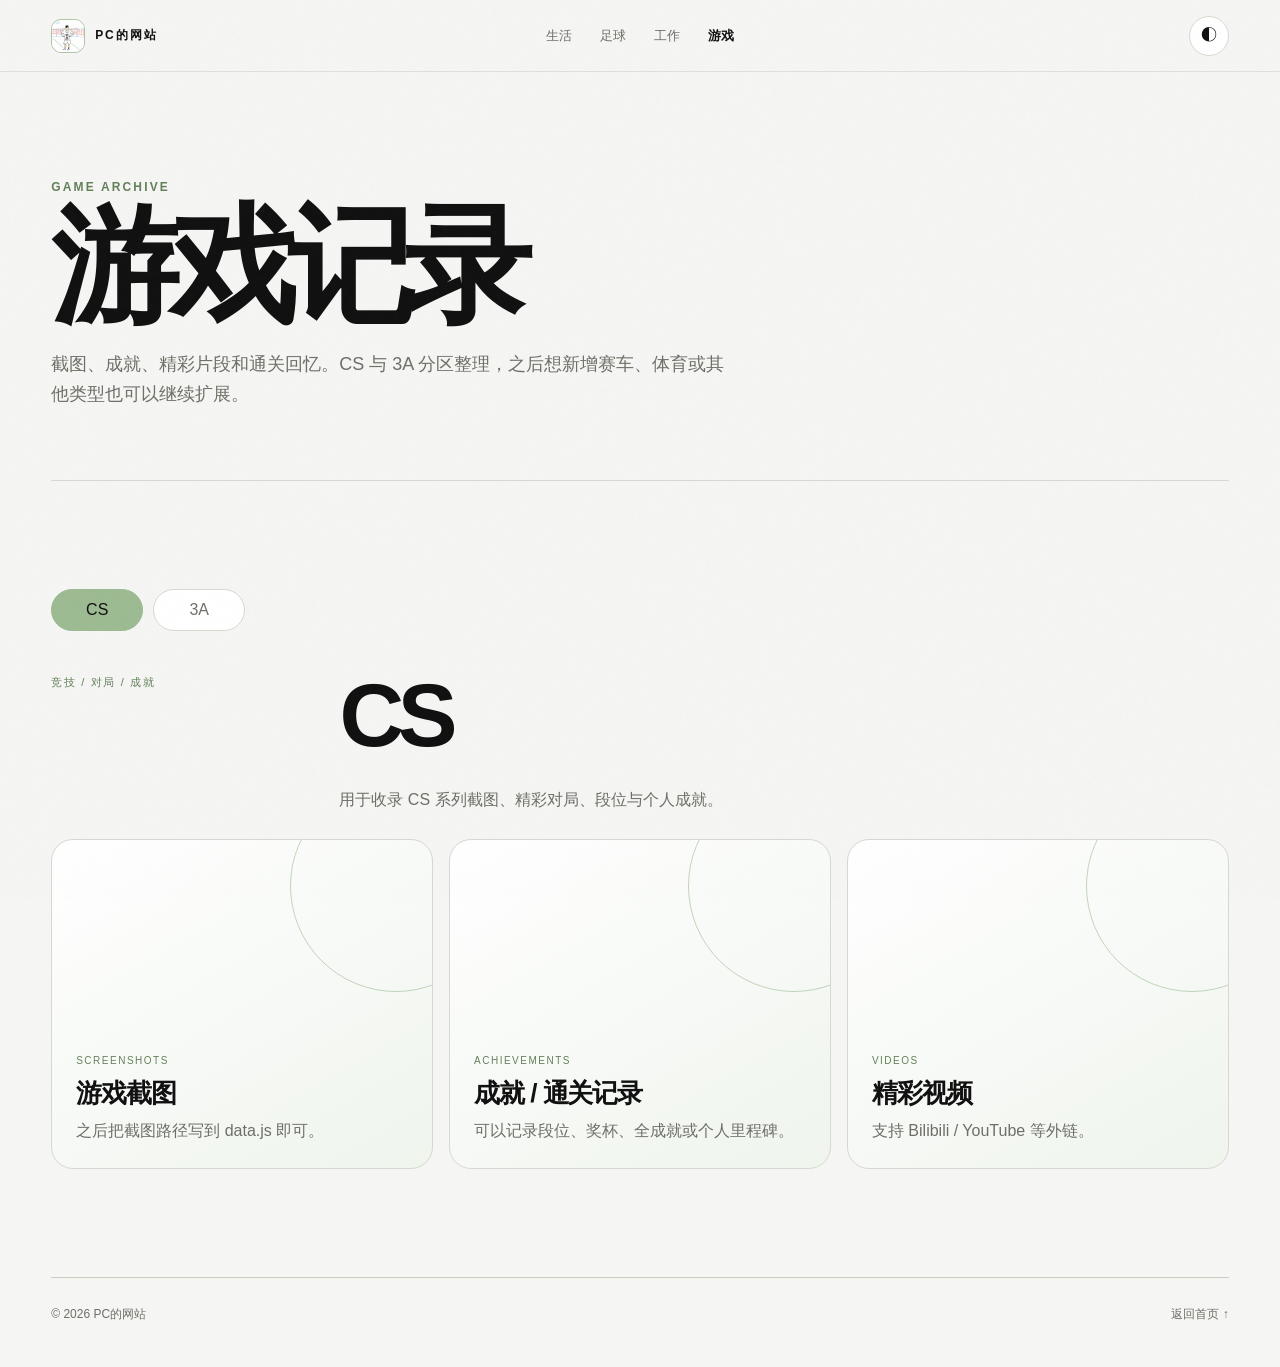
==== games.html @ 926308fe "Add files via upload" ====
<!doctype html>
<html lang="zh-CN">
<head>
  <meta charset="utf-8" />
  <meta name="viewport" content="width=device-width, initial-scale=1" />
  <meta name="description" content="PC的网站 · 游戏档案" />
  <meta name="theme-color" content="#9DBB92" />
  <title>游戏 · PC的网站</title>
  <link rel="stylesheet" href="styles.css?v=8.0.0" />
</head>
<body>
  <div class="noise" aria-hidden="true"></div>
  <header class="site-header">
    <a class="brand" href="index.html" aria-label="返回PC的网站">
      <img class="brand-avatar" src="assets/avatar.png" alt="PC头像" />
      <span>PC的网站</span>
    </a>
    <nav class="nav" aria-label="游戏导航">
      <a href="index.html#life">生活</a>
      <a href="index.html#football">足球</a>
      <a href="index.html#work">工作</a>
      <a class="nav-current" href="games.html">游戏</a>
    </nav>
    <div class="header-actions"><button id="theme-toggle" class="icon-button" type="button" aria-label="切换主题">◐</button></div>
  </header>
  <main>
    <section class="section games-hero">
      <p class="eyebrow">GAME ARCHIVE</p>
      <h1>游戏记录</h1>
      <p>截图、成就、精彩片段和通关回忆。CS 与 3A 分区整理，之后想新增赛车、体育或其他类型也可以继续扩展。</p>
    </section>
    <section class="section games-content block-section">
      <div id="game-tabs" class="game-tabs" role="tablist" aria-label="游戏分类"></div>
      <div id="game-section-intro" class="game-section-intro"></div>
      <div id="game-grid" class="game-grid"></div>
    </section>
  </main>
  <footer class="footer"><span>© <span id="year"></span> PC的网站</span><a href="index.html">返回首页 ↑</a></footer>
  <script src="data.js?v=8.0.0"></script>
  <script src="games.js?v=8.0.0"></script>
</body>
</html>
---- styles.css ----
:root {
  --bg: #f5f5f3;
  --panel: #ffffff;
  --panel-2: #ecece8;
  --text: #111111;
  --muted: #6f6f68;
  --line: #d8d8d2;
  --accent: #9DBB92;
  --accent-contrast: #111111;
  --green: #9DBB92;
  --green-deep: #64805a;
  --green-soft: #e9f0e6;
  --shadow: 0 18px 50px rgba(0,0,0,.07);
  --radius: 24px;
}

[data-theme="dark"] {
  --bg: #080808;
  --panel: #111111;
  --panel-2: #181818;
  --text: #f3f3ef;
  --muted: #9d9d95;
  --line: #2a2a28;
  --accent: #9DBB92;
  --accent-contrast: #101410;
  --green: #9DBB92;
  --green-deep: #b5cfa9;
  --green-soft: #1b2419;
  --shadow: 0 20px 60px rgba(0,0,0,.35);
}

* { box-sizing: border-box; }
html { scroll-behavior: smooth; }
body {
  margin: 0;
  color: var(--text);
  background: var(--bg);
  font-family: Inter, ui-sans-serif, -apple-system, BlinkMacSystemFont, "Segoe UI", "PingFang SC", "Microsoft YaHei", sans-serif;
  transition: background .25s ease, color .25s ease;
}
a { color: inherit; text-decoration: none; }
button { font: inherit; }
.noise {
  pointer-events: none;
  position: fixed;
  inset: 0;
  opacity: .025;
  z-index: 99;
  background-image: url("data:image/svg+xml,%3Csvg viewBox='0 0 180 180' xmlns='http://www.w3.org/2000/svg'%3E%3Cfilter id='n'%3E%3CfeTurbulence type='fractalNoise' baseFrequency='.9' numOctaves='2' stitchTiles='stitch'/%3E%3C/filter%3E%3Crect width='100%25' height='100%25' filter='url(%23n)' opacity='.6'/%3E%3C/svg%3E");
}

.site-header {
  position: sticky;
  top: 0;
  z-index: 20;
  min-height: 72px;
  display: grid;
  grid-template-columns: 1fr auto 1fr;
  align-items: center;
  padding: 0 4vw;
  border-bottom: 1px solid color-mix(in srgb, var(--line) 75%, transparent);
  backdrop-filter: blur(18px);
  background: color-mix(in srgb, var(--bg) 84%, transparent);
}
.brand { display: inline-flex; align-items: center; gap: 10px; font-size: 12px; letter-spacing: .16em; font-weight: 800; }
.brand-mark { width: 28px; height: 28px; display:grid; place-items:center; border-radius: 50%; background: var(--text); color: var(--bg); letter-spacing: 0; }
.nav { display: flex; gap: 28px; font-size: 13px; color: var(--muted); }
.nav a:hover { color: var(--text); }
.icon-button { justify-self: end; width: 40px; height: 40px; border: 1px solid var(--line); background: var(--panel); color: var(--text); border-radius: 50%; cursor: pointer; }

.section { width: min(1320px, 92vw); margin: 0 auto; padding: 108px 0; }
.block-section { border-top: 1px solid var(--line); }
.hero { min-height: calc(100vh - 72px); display: grid; grid-template-columns: 1.35fr .65fr; gap: 56px; align-items: center; }
.eyebrow { margin: 0 0 18px; color: var(--muted); font-size: 12px; font-weight: 800; letter-spacing: .18em; }
.hero h1 { margin: 0; font-size: clamp(52px, 7.8vw, 118px); line-height: .92; letter-spacing: -.07em; font-weight: 850; }
.hero-desc { width: min(640px, 90%); margin: 30px 0 0; color: var(--muted); font-size: clamp(16px, 1.7vw, 22px); line-height: 1.65; }
.hero-actions { display:flex; gap: 12px; margin-top: 36px; flex-wrap: wrap; }
.button { min-height: 48px; padding: 0 20px; display:inline-flex; align-items:center; justify-content:center; border-radius: 999px; border: 1px solid var(--line); font-size: 14px; font-weight: 750; }
.button.primary { background: var(--accent); color: var(--accent-contrast); border-color: var(--accent); }
.button.ghost { background: var(--panel); }
.hero-panel { background: var(--panel); border: 1px solid var(--line); border-radius: var(--radius); padding: 28px; box-shadow: var(--shadow); }
.status-row { display:flex; align-items:center; gap: 9px; color: var(--muted); font-size:11px; letter-spacing:.12em; }
.pulse { width: 8px; height: 8px; background: #3cdd74; border-radius: 50%; box-shadow: 0 0 0 6px rgba(60,221,116,.12); }
.hero-metric { padding: 54px 0; border-bottom: 1px solid var(--line); }
.metric-label { display:block; color: var(--muted); font-size: 11px; letter-spacing: .14em; margin-bottom: 10px; }
.hero-metric strong { font-size: 28px; letter-spacing: -.03em; }
.mini-grid { display:grid; grid-template-columns: 1fr 1fr; }
.mini-grid div { padding: 24px 0; }
.mini-grid div:nth-child(odd) { border-right: 1px solid var(--line); }
.mini-grid div:nth-child(even) { padding-left: 24px; }
.mini-grid div:nth-child(-n+2) { border-bottom: 1px solid var(--line); }
.mini-grid span { display:block; color:var(--muted); font-size:10px; letter-spacing:.13em; margin-bottom:6px; }
.mini-grid strong { font-size: 36px; }

.section-head { display:flex; align-items:end; justify-content:space-between; gap: 24px; margin-bottom: 38px; }
.section-head h2 { margin:0; font-size: clamp(38px, 5vw, 72px); letter-spacing: -.055em; }
.section-head > p { width: min(420px, 45%); margin: 0; color: var(--muted); line-height: 1.7; }
.filters { display:flex; flex-wrap:wrap; gap: 9px; margin-bottom: 28px; }
.filter-btn { border:1px solid var(--line); background:var(--panel); color:var(--muted); padding:9px 14px; border-radius:999px; cursor:pointer; }
.filter-btn.active { background:var(--text); color:var(--bg); border-color:var(--text); }

.work-grid { display:grid; grid-template-columns: repeat(12, 1fr); gap: 16px; }
.work-card { grid-column: span 4; min-height: 360px; border:1px solid var(--line); border-radius:22px; background:var(--panel); overflow:hidden; display:flex; flex-direction:column; transition: transform .2s ease, box-shadow .2s ease; }
.work-card:hover { transform: translateY(-4px); box-shadow: var(--shadow); }
.work-card.featured { grid-column: span 8; }
.work-thumb { min-height: 220px; padding: 24px; position:relative; overflow:hidden; background: linear-gradient(135deg, var(--panel-2), var(--panel)); }
.work-thumb::after { content:""; position:absolute; width:180px; height:180px; border:1px solid var(--line); border-radius:50%; right:-45px; top:-45px; }
.work-index { font-size: clamp(46px, 6vw, 90px); font-weight: 850; letter-spacing:-.08em; opacity:.12; }
.work-kind { position:absolute; left:24px; bottom:22px; font-size:11px; letter-spacing:.14em; color:var(--muted); }
.work-body { padding:24px; display:flex; flex-direction:column; gap: 10px; }
.work-body h3 { margin:0; font-size:22px; letter-spacing:-.03em; }
.work-body p { margin:0; color:var(--muted); line-height:1.6; }
.work-meta { margin-top: auto; padding-top: 14px; display:flex; gap:8px; flex-wrap:wrap; }
.tag { border:1px solid var(--line); padding:5px 8px; border-radius:999px; color:var(--muted); font-size:11px; }

.football-section { border-top:1px solid var(--line); }
.season-layout { display:grid; grid-template-columns: .8fr 1.2fr; gap:18px; }
.player-card, .season-panel { border:1px solid var(--line); border-radius:var(--radius); background:var(--panel); padding:28px; min-height:500px; }
.player-card { position:relative; overflow:hidden; background: radial-gradient(circle at 80% 10%, var(--panel-2), var(--panel) 55%); }
.player-card::before { content:""; position:absolute; width:280px; height:280px; border:1px solid var(--line); border-radius:50%; right:-100px; bottom:-100px; }
.player-topline { display:flex; justify-content:space-between; color:var(--muted); font-size:11px; letter-spacing:.13em; }
.player-name { margin-top:90px; font-size:clamp(44px,6vw,82px); line-height:.95; font-weight:850; letter-spacing:-.07em; }
.player-position { margin-top:12px; color:var(--muted); font-weight:700; }
.rating-row { margin-top:50px; padding:18px 0; border-top:1px solid var(--line); border-bottom:1px solid var(--line); display:flex; justify-content:space-between; gap:20px; font-size:12px; }
.rating-row span { color:var(--muted); letter-spacing:.12em; }
.attributes { display:grid; grid-template-columns:1fr 1fr; gap:14px 22px; padding-top:22px; }
.attribute-row { display:grid; grid-template-columns:60px 1fr 28px; gap:9px; align-items:center; font-size:12px; }
.attribute-row span { color:var(--muted); }
.attr-track { height:5px; background:var(--panel-2); border-radius:99px; overflow:hidden; }
.attr-fill { height:100%; background:var(--text); border-radius:99px; }
.attribute-row strong { text-align:right; font-size:12px; }
.season-panel { display:flex; flex-direction:column; }
.season-switcher { display:flex; gap:8px; flex-wrap:wrap; }
.season-btn { min-width:70px; padding:9px 13px; border-radius:999px; border:1px solid var(--line); color:var(--muted); background:transparent; cursor:pointer; }
.season-btn.active { color:var(--bg); background:var(--text); border-color:var(--text); }
.season-title-row { display:flex; justify-content:space-between; align-items:end; margin-top:72px; }
.season-title-row h3 { margin:0; font-size:clamp(72px,11vw,150px); letter-spacing:-.09em; line-height:.8; }
.season-badge { border:1px solid var(--line); border-radius:999px; padding:8px 11px; color:var(--muted); font-size:11px; letter-spacing:.1em; }
.season-stats { display:grid; grid-template-columns:repeat(4,1fr); margin-top:58px; border-top:1px solid var(--line); border-bottom:1px solid var(--line); }
.season-stats div { padding:24px 16px; border-right:1px solid var(--line); }
.season-stats div:first-child { padding-left:0; }
.season-stats div:last-child { border-right:0; }
.season-stats span { display:block; color:var(--muted); font-size:12px; margin-bottom:8px; }
.season-stats strong { font-size:42px; letter-spacing:-.05em; }
.season-note { color:var(--muted); line-height:1.75; margin:24px 0 0; }

.match-grid { display:grid; gap:12px; }
.match-card { display:grid; grid-template-columns: 150px 1fr auto; gap:24px; align-items:center; padding:24px; background:var(--panel); border:1px solid var(--line); border-radius:18px; }
.match-date { color:var(--muted); font-size:13px; }
.match-main h3 { margin:0 0 7px; font-size:21px; }
.match-main p { margin:0; color:var(--muted); line-height:1.55; }
.match-scoreline { display:flex; gap:12px; }
.match-pill { min-width:74px; text-align:center; background:var(--panel-2); border-radius:14px; padding:12px 14px; }
.match-pill span { display:block; color:var(--muted); font-size:10px; letter-spacing:.1em; }
.match-pill strong { font-size:24px; }

.video-grid { display:grid; grid-template-columns:repeat(3,1fr); gap:16px; }
.video-card { min-height:300px; border:1px solid var(--line); border-radius:20px; overflow:hidden; background:var(--panel); }
.video-cover { height:200px; padding:22px; display:flex; align-items:flex-end; position:relative; background:linear-gradient(145deg,var(--panel-2),var(--panel)); }
.play { position:absolute; left:50%; top:50%; transform:translate(-50%,-50%); width:62px; height:62px; border-radius:50%; display:grid; place-items:center; background:var(--text); color:var(--bg); font-size:18px; }
.video-cover span { color:var(--muted); font-size:11px; letter-spacing:.13em; }
.video-body { padding:20px; }
.video-body h3 { margin:0 0 6px; }
.video-body p { margin:0; color:var(--muted); font-size:13px; }
.video-card.disabled { opacity:.65; }

.about-section { padding-bottom:140px; }
.about-card { padding:clamp(30px,5vw,70px); border-radius:32px; color:#f6f6f3; background:#111; }
[data-theme="dark"] .about-card { color:#111; background:#f0f0eb; }
.about-card .eyebrow, .about-card p { color:color-mix(in srgb, currentColor 65%, transparent); }
.about-card h2 { max-width:900px; font-size:clamp(40px,6vw,82px); letter-spacing:-.06em; margin:0 0 24px; }
.about-card > p { max-width:760px; font-size:18px; line-height:1.7; }
.social-links { display:flex; gap:10px; flex-wrap:wrap; margin-top:30px; }
.social-links a { border:1px solid color-mix(in srgb, currentColor 25%, transparent); border-radius:999px; padding:10px 14px; font-size:13px; }
.footer { width:min(1320px,92vw); margin:0 auto; padding:28px 0 44px; border-top:1px solid var(--line); display:flex; justify-content:space-between; color:var(--muted); font-size:12px; }
.empty-state { padding:40px; border:1px dashed var(--line); border-radius:20px; color:var(--muted); text-align:center; }
.reveal { opacity:0; transform:translateY(14px); transition:opacity .6s ease, transform .6s ease; }
.reveal.visible { opacity:1; transform:none; }

@media (max-width: 960px) {
  .site-header { grid-template-columns:1fr auto; }
  .nav { display:none; }
  .hero { grid-template-columns:1fr; padding-top:72px; min-height:auto; }
  .hero-panel { max-width:680px; }
  .section { padding:78px 0; }
  .section-head { align-items:start; flex-direction:column; }
  .section-head > p { width:100%; }
  .work-card, .work-card.featured { grid-column:span 6; }
  .season-layout { grid-template-columns:1fr; }
  .video-grid { grid-template-columns:1fr 1fr; }
}

@media (max-width: 640px) {
  .site-header { min-height:62px; padding:0 20px; }
  .section { width:min(100% - 32px, 1320px); padding:64px 0; }
  .hero h1 { font-size:clamp(48px,16vw,74px); }
  .hero-desc { width:100%; }
  .work-card, .work-card.featured { grid-column:span 12; }
  .player-card, .season-panel { padding:22px; min-height:auto; }
  .player-name { margin-top:60px; }
  .attributes { grid-template-columns:1fr; }
  .season-title-row { margin-top:50px; }
  .season-title-row h3 { font-size:84px; }
  .season-stats { grid-template-columns:1fr 1fr; }
  .season-stats div { border-bottom:1px solid var(--line); }
  .season-stats div:nth-child(2) { border-right:0; }
  .season-stats div:nth-child(3), .season-stats div:nth-child(4) { border-bottom:0; }
  .season-stats div:nth-child(3) { padding-left:0; }
  .match-card { grid-template-columns:1fr; gap:14px; }
  .match-scoreline { justify-content:flex-start; }
  .video-grid { grid-template-columns:1fr; }
  .footer { width:calc(100% - 32px); flex-direction:column; gap:8px; }
}
@keyframes fadeUp { from { opacity:0; transform:translateY(10px); } to { opacity:1; transform:none; } }

/* ---------- Football data V2 ---------- */
.scoring-profile {
  margin-top: 22px;
  padding-top: 20px;
  border-top: 1px solid var(--line);
}
.scoring-profile-head {
  display: flex;
  align-items: center;
  justify-content: space-between;
  gap: 16px;
  color: var(--muted);
  font-size: 12px;
}
.scoring-profile-head .metric-label { margin: 0; }
.foot-stats {
  display: grid;
  grid-template-columns: repeat(4, 1fr);
  gap: 8px;
  margin-top: 14px;
}
.foot-stats > div {
  padding: 14px;
  border-radius: 14px;
  background: var(--panel-2);
}
.foot-stats span {
  display: block;
  color: var(--muted);
  font-size: 11px;
  margin-bottom: 5px;
}
.foot-stats strong {
  font-size: 24px;
  letter-spacing: -.04em;
}

.match-filters { margin-top: -8px; }
.match-grid { gap: 16px; }
.match-card {
  display: block;
  padding: 24px;
  background: var(--panel);
  border: 1px solid var(--line);
  border-radius: 20px;
}
.match-card-top,
.match-content-row,
.match-date-block {
  display: flex;
  align-items: center;
}
.match-card-top {
  justify-content: space-between;
  gap: 16px;
  padding-bottom: 18px;
  border-bottom: 1px solid var(--line);
}
.match-date-block { gap: 10px; flex-wrap: wrap; }
.match-date { color: var(--text); font-size: 13px; font-weight: 750; letter-spacing: .02em; }
.record-status {
  display: inline-flex;
  align-items: center;
  min-height: 24px;
  padding: 0 9px;
  border-radius: 999px;
  font-size: 10px;
  letter-spacing: .08em;
  border: 1px solid var(--line);
  color: var(--muted);
}
.record-status.verified::before,
.record-status.pending::before {
  content: "";
  width: 6px;
  height: 6px;
  border-radius: 50%;
  margin-right: 6px;
  background: #3cdd74;
}
.record-status.pending::before { background: #e3a326; }
.match-score {
  font-size: 24px;
  font-weight: 850;
  letter-spacing: -.05em;
}
.match-content-row {
  align-items: stretch;
  justify-content: space-between;
  gap: 28px;
  padding-top: 22px;
}
.match-main { min-width: 0; flex: 1; }
.match-kicker {
  color: var(--muted);
  font-size: 11px;
  letter-spacing: .12em;
  text-transform: uppercase;
  margin-bottom: 7px;
}
.match-main h3 { margin: 0; font-size: 25px; letter-spacing: -.035em; }
.match-info-grid {
  display: grid;
  grid-template-columns: repeat(3, minmax(0, 1fr));
  gap: 10px;
  margin-top: 18px;
}
.match-info-grid > div {
  min-width: 0;
  padding: 12px 14px;
  background: var(--panel-2);
  border-radius: 13px;
}
.match-info-grid span {
  display: block;
  color: var(--muted);
  font-size: 10px;
  margin-bottom: 5px;
}
.match-info-grid strong {
  display: block;
  font-size: 13px;
  line-height: 1.4;
  overflow-wrap: anywhere;
}
.match-note {
  margin: 16px 0 0;
  color: var(--muted);
  font-size: 13px;
  line-height: 1.65;
}
.match-scoreline {
  align-self: flex-start;
  flex: 0 0 auto;
  display: flex;
  gap: 10px;
}
.match-pill {
  min-width: 82px;
  padding: 13px 15px;
  border-radius: 14px;
  background: var(--panel-2);
  text-align: center;
}
.match-pill span { display: block; color: var(--muted); font-size: 9px; letter-spacing: .12em; }
.match-pill strong { font-size: 26px; letter-spacing: -.04em; }

.goal-events {
  margin-top: 20px;
  padding-top: 18px;
  border-top: 1px dashed var(--line);
}
.goal-events-title {
  margin-bottom: 10px;
  color: var(--muted);
  font-size: 10px;
  letter-spacing: .14em;
  text-transform: uppercase;
}
.goal-event {
  display: grid;
  grid-template-columns: 52px 72px 100px minmax(130px, 1fr) minmax(120px, .8fr);
  align-items: center;
  gap: 8px;
  min-height: 42px;
  padding: 7px 0;
  border-top: 1px solid color-mix(in srgb, var(--line) 70%, transparent);
  font-size: 12px;
}
.goal-event:first-of-type { border-top: 0; }
.goal-no { font-weight: 850; letter-spacing: .04em; }
.goal-foot {
  display: inline-flex;
  justify-content: center;
  padding: 5px 8px;
  border-radius: 999px;
  border: 1px solid var(--line);
  font-weight: 750;
}
.goal-foot.left::before { content: "L · "; }
.goal-foot.right::before { content: "R · "; }
.goal-foot.unknown { color: var(--muted); }
.goal-minute { font-weight: 750; }
.goal-detail,
.goal-location { color: var(--muted); }
.goal-location::before { content: "⌖ "; }

@media (max-width: 760px) {
  .foot-stats { grid-template-columns: 1fr 1fr; }
  .match-content-row { flex-direction: column; }
  .match-info-grid { grid-template-columns: 1fr; }
  .goal-event {
    grid-template-columns: 44px 1fr 1fr;
    gap: 8px 10px;
    padding: 10px 0;
  }
  .goal-detail,
  .goal-location { grid-column: 2 / -1; }
  .match-scoreline { width: 100%; }
  .match-pill { flex: 1; }
}

/* ---------- Football data V4: interactive charts & goal/assist switch ---------- */
.football-dashboard {
  margin: 12px 0 26px;
  padding: clamp(24px, 3.2vw, 42px);
  border: 1px solid var(--line);
  border-radius: 26px;
  background: var(--panel);
}
.trend-head {
  display: flex;
  align-items: flex-start;
  justify-content: space-between;
  gap: 28px;
}
.trend-head h3 {
  margin: 6px 0 0;
  font-size: clamp(28px, 3.4vw, 48px);
  letter-spacing: -.055em;
}
.trend-desc {
  margin: 10px 0 0;
  color: var(--muted);
  font-size: 13px;
}
.metric-toggle {
  display: inline-flex;
  padding: 4px;
  gap: 4px;
  border: 1px solid var(--line);
  border-radius: 999px;
  background: var(--panel-2);
}
.metric-toggle-btn {
  min-width: 72px;
  border: 0;
  border-radius: 999px;
  padding: 10px 16px;
  background: transparent;
  color: var(--muted);
  cursor: pointer;
  font: inherit;
  font-weight: 750;
  transition: transform .14s ease, background .18s ease, color .18s ease, box-shadow .18s ease;
}
.metric-toggle-btn:hover { color: var(--text); }
.metric-toggle-btn:active { transform: scale(.96); }
.metric-toggle-btn.active {
  color: var(--bg);
  background: var(--text);
  box-shadow: 0 5px 18px color-mix(in srgb, var(--text) 16%, transparent);
}
.chart-label-row {
  display: flex;
  justify-content: space-between;
  margin-top: 38px;
  padding-top: 22px;
  border-top: 1px solid var(--line);
  color: var(--muted);
  font-size: 10px;
  letter-spacing: .12em;
  text-transform: uppercase;
}
.yearly-chart {
  display: grid;
  grid-template-columns: repeat(5, 1fr);
  gap: 12px;
  height: 250px;
  margin-top: 16px;
  align-items: stretch;
}
.year-bar-item {
  appearance: none;
  border: 1px solid transparent;
  border-radius: 16px;
  padding: 12px 12px 10px;
  background: transparent;
  color: var(--text);
  display: grid;
  grid-template-rows: auto 1fr auto;
  gap: 9px;
  cursor: pointer;
  min-width: 0;
  transition: background .18s ease, border-color .18s ease, transform .14s ease;
}
.year-bar-item:hover { background: var(--panel-2); }
.year-bar-item:active { transform: translateY(2px) scale(.99); }
.year-bar-item.active {
  background: var(--panel-2);
  border-color: var(--line);
}
.year-bar-item strong {
  font-size: clamp(22px, 2.6vw, 36px);
  line-height: 1;
  letter-spacing: -.055em;
  text-align: left;
}
.year-bar-item > span {
  color: var(--muted);
  font-size: 12px;
  text-align: center;
}
.year-bar-track {
  height: 100%;
  min-height: 145px;
  display: flex;
  align-items: flex-end;
  justify-content: center;
  border-bottom: 1px solid var(--line);
}
.year-bar-track i {
  display: block;
  width: min(54px, 58%);
  min-height: 5px;
  border-radius: 9px 9px 2px 2px;
  background: var(--text);
  opacity: .72;
  transition: height .45s cubic-bezier(.2,.8,.2,1), opacity .18s ease;
}
.year-bar-item.active .year-bar-track i { opacity: 1; }
.monthly-chart-head {
  display: flex;
  align-items: flex-end;
  justify-content: space-between;
  gap: 20px;
  margin-top: 38px;
  padding-top: 30px;
  border-top: 1px solid var(--line);
}
.monthly-chart-head h4 {
  margin: 4px 0 0;
  font-size: 25px;
  letter-spacing: -.04em;
}
.trend-year-switcher {
  display: flex;
  flex-wrap: wrap;
  justify-content: flex-end;
  gap: 7px;
}
.trend-year-btn {
  border: 1px solid var(--line);
  border-radius: 999px;
  padding: 7px 10px;
  background: transparent;
  color: var(--muted);
  cursor: pointer;
  font: inherit;
  font-size: 11px;
  transition: background .18s ease, color .18s ease, transform .14s ease;
}
.trend-year-btn:active { transform: scale(.95); }
.trend-year-btn.active { background: var(--text); color: var(--bg); border-color: var(--text); }
.monthly-chart {
  display: grid;
  grid-template-columns: repeat(12, minmax(0, 1fr));
  gap: 7px;
  height: 210px;
  margin-top: 20px;
  overflow: hidden;
}
.month-bar-item {
  min-width: 0;
  display: grid;
  grid-template-rows: auto 1fr auto;
  gap: 7px;
  align-items: stretch;
}
.month-bar-item strong {
  font-size: 14px;
  text-align: center;
  letter-spacing: -.03em;
}
.month-bar-item > span {
  color: var(--muted);
  font-size: 10px;
  text-align: center;
  white-space: nowrap;
}
.month-bar-track {
  display: flex;
  align-items: flex-end;
  justify-content: center;
  height: 100%;
  border-bottom: 1px solid var(--line);
}
.month-bar-track i {
  display: block;
  width: 62%;
  min-height: 2px;
  border-radius: 7px 7px 1px 1px;
  background: var(--text);
  opacity: .76;
  transition: height .45s cubic-bezier(.2,.8,.2,1);
}
.trend-note {
  margin: 20px 0 0;
  color: var(--muted);
  font-size: 12px;
  line-height: 1.65;
}

.season-stats > .season-stat-static,
.season-stats > .season-stat-button {
  min-width: 0;
  padding: 24px 16px;
  border: 0;
  border-right: 1px solid var(--line);
  border-radius: 0;
  color: var(--text);
  background: transparent;
  text-align: left;
}
.season-stats > :first-child { padding-left: 0; }
.season-stats > :last-child { border-right: 0; }
.season-stat-button {
  cursor: pointer;
  position: relative;
  transition: background .18s ease, transform .13s ease;
}
.season-stat-button:hover { background: var(--panel-2); }
.season-stat-button:active { transform: scale(.975); }
.season-stat-button.active {
  background: var(--text);
  color: var(--bg);
}
.season-stat-button.active span { color: color-mix(in srgb, var(--bg) 70%, transparent); }
.season-stat-button span,
.season-stat-static span {
  display: block;
  color: var(--muted);
  font-size: 12px;
  margin-bottom: 8px;
}
.season-stat-button span em {
  margin-left: 5px;
  font-style: normal;
  font-size: 9px;
  opacity: .62;
}
.season-stat-button strong,
.season-stat-static strong {
  font-size: 42px;
  letter-spacing: -.05em;
}
.season-stat-button.active strong { color: var(--bg); }
.foot-stats .text-stat {
  font-size: 18px;
  line-height: 1.25;
  letter-spacing: -.025em;
}
.season-assist-monthly {
  margin-top: 16px;
  padding-top: 16px;
  border-top: 1px solid var(--line);
}
.assist-mini-title {
  color: var(--muted);
  font-size: 11px;
  letter-spacing: .08em;
  margin-bottom: 12px;
}
.assist-mini-bars {
  display: grid;
  grid-template-columns: repeat(12, 1fr);
  gap: 5px;
  height: 95px;
}
.assist-mini-item {
  min-width: 0;
  display: grid;
  grid-template-rows: 16px 1fr 15px;
  gap: 3px;
}
.assist-mini-value,
.assist-mini-item small {
  text-align: center;
  color: var(--muted);
  font-size: 8px;
  white-space: nowrap;
}
.assist-mini-track {
  display: flex;
  align-items: flex-end;
  justify-content: center;
  border-bottom: 1px solid var(--line);
}
.assist-mini-track i {
  display: block;
  width: 58%;
  min-height: 2px;
  border-radius: 4px 4px 1px 1px;
  background: var(--text);
  opacity: .78;
}

@media (max-width: 760px) {
  .trend-head, .monthly-chart-head { align-items: flex-start; flex-direction: column; }
  .yearly-chart { height: 220px; gap: 5px; }
  .year-bar-item { padding: 9px 5px 8px; }
  .year-bar-track { min-height: 125px; }
  .year-bar-track i { width: 62%; }
  .monthly-chart { gap: 3px; height: 180px; overflow-x: auto; grid-template-columns: repeat(12, minmax(31px,1fr)); padding-bottom: 5px; }
  .month-bar-track i { width: 64%; }
  .trend-year-switcher { justify-content: flex-start; }
  .season-stats > .season-stat-static,
  .season-stats > .season-stat-button { border-bottom: 1px solid var(--line); }
  .season-stats > :nth-child(2) { border-right: 0; }
  .season-stats > :nth-child(3), .season-stats > :nth-child(4) { border-bottom: 0; }
  .season-stats > :nth-child(3) { padding-left: 0; }
  .assist-mini-bars { overflow-x: auto; grid-template-columns: repeat(12, minmax(26px,1fr)); }
}

/* ---------- Football data V5: monthly accordion & second-level detail ---------- */
.match-filter-row {
  display:flex;
  align-items:center;
  justify-content:space-between;
  gap:18px;
  flex-wrap:wrap;
  margin-bottom:18px;
}
.match-filter-row .filters { margin:0; }
.match-summary-note {
  margin:0;
  color:var(--muted);
  font-size:12px;
}
.month-groups { display:grid; gap:14px; }
.month-group {
  border:1px solid var(--line);
  border-radius:20px;
  background:var(--panel);
  overflow:hidden;
}
.month-group[open] { box-shadow:0 16px 46px color-mix(in srgb, var(--text) 5%, transparent); }
.month-summary {
  list-style:none;
  display:grid;
  grid-template-columns:1fr auto auto;
  align-items:center;
  gap:20px;
  min-height:88px;
  padding:18px 22px;
  cursor:pointer;
  user-select:none;
  transition:background .18s ease;
}
.month-summary::-webkit-details-marker { display:none; }
.month-summary:hover { background:var(--panel-2); }
.month-summary:active { transform:scale(.998); }
.month-name { display:flex; align-items:baseline; gap:10px; }
.month-name strong { font-size:28px; letter-spacing:-.05em; }
.month-name span { color:var(--muted); font-size:12px; }
.month-totals { display:flex; gap:10px; }
.month-totals > span {
  min-width:78px;
  padding:10px 12px;
  border-radius:13px;
  background:var(--panel-2);
}
.month-totals small,
.match-summary-row small {
  display:block;
  color:var(--muted);
  font-size:9px;
  letter-spacing:.11em;
  margin-bottom:3px;
}
.month-totals strong { font-size:22px; letter-spacing:-.04em; }
.month-chevron {
  color:var(--muted);
  font-size:22px;
  transition:transform .2s ease;
}
.month-group[open] .month-chevron { transform:rotate(180deg); }
.month-match-list { border-top:1px solid var(--line); }
.match-summary-row {
  display:grid;
  grid-template-columns:180px minmax(180px,1fr) 150px auto;
  gap:18px;
  align-items:center;
  padding:16px 22px;
  border-top:1px solid color-mix(in srgb, var(--line) 72%, transparent);
  transition:background .18s ease, transform .12s ease;
}
.match-summary-row:first-child { border-top:0; }
.match-summary-row:hover { background:var(--panel-2); }
.match-summary-row:active { transform:scale(.997); }
.match-summary-date strong,
.match-summary-location strong { font-size:13px; }
.match-summary-location strong { color:var(--text); }
.match-summary-score { display:flex; gap:8px; }
.match-summary-score > span {
  min-width:58px;
  padding:9px 10px;
  border-radius:12px;
  background:var(--panel-2);
  text-align:center;
}
.match-summary-score small { margin-bottom:1px; }
.match-summary-score strong { font-size:22px; }
.match-detail-cta {
  color:var(--muted);
  font-size:12px;
  white-space:nowrap;
}
.match-summary-row:hover .match-detail-cta { color:var(--text); }

/* Detail page */
.detail-body { min-height:100vh; }
.detail-shell { width:min(1180px,92vw); margin:0 auto; padding:42px 0 90px; }
.detail-topbar { display:flex; align-items:center; justify-content:space-between; gap:16px; margin-bottom:34px; }
.detail-back,
.detail-home {
  display:inline-flex;
  align-items:center;
  gap:8px;
  min-height:40px;
  padding:0 14px;
  border:1px solid var(--line);
  border-radius:999px;
  color:var(--muted);
  font-size:12px;
  transition:background .18s ease, color .18s ease, transform .12s ease;
}
.detail-back:hover,.detail-home:hover { background:var(--panel-2); color:var(--text); }
.detail-back:active,.detail-home:active { transform:scale(.97); }
.detail-hero {
  display:grid;
  grid-template-columns:minmax(0,1fr) auto;
  gap:24px;
  padding:clamp(26px,4vw,50px);
  border:1px solid var(--line);
  border-radius:30px;
  background:var(--panel);
}
.detail-eyebrow { color:var(--muted); font-size:11px; letter-spacing:.14em; text-transform:uppercase; }
.detail-hero h1 { margin:10px 0 10px; font-size:clamp(42px,7vw,88px); line-height:.92; letter-spacing:-.065em; }
.detail-subtitle { margin:0; color:var(--muted); line-height:1.7; }
.detail-score { display:flex; gap:10px; align-self:end; }
.detail-score > div { min-width:96px; padding:16px; border-radius:18px; background:var(--panel-2); }
.detail-score span { display:block; color:var(--muted); font-size:10px; letter-spacing:.1em; }
.detail-score strong { display:block; margin-top:4px; font-size:36px; letter-spacing:-.05em; }
.detail-grid {
  display:grid;
  grid-template-columns:repeat(4,minmax(0,1fr));
  gap:10px;
  margin-top:16px;
}
.detail-meta-card { padding:16px 18px; border:1px solid var(--line); border-radius:16px; background:var(--panel); }
.detail-meta-card span { display:block; color:var(--muted); font-size:10px; letter-spacing:.1em; margin-bottom:5px; }
.detail-meta-card strong { font-size:14px; line-height:1.45; }
.detail-section { margin-top:48px; }
.detail-section-head { display:flex; align-items:end; justify-content:space-between; gap:18px; margin-bottom:16px; }
.detail-section-head h2 { margin:0; font-size:clamp(28px,4vw,46px); letter-spacing:-.05em; }
.detail-section-head p { margin:0; color:var(--muted); font-size:12px; }
.detail-note { padding:18px 20px; border:1px solid var(--line); border-radius:16px; background:var(--panel); color:var(--muted); line-height:1.7; }
.goal-detail-list,.assist-detail-list,.detail-video-list { display:grid; gap:10px; }
.goal-detail-card {
  display:grid;
  grid-template-columns:72px 110px 110px minmax(0,1fr) auto;
  gap:12px;
  align-items:center;
  padding:16px 18px;
  border:1px solid var(--line);
  border-radius:16px;
  background:var(--panel);
}
.goal-detail-card .goal-id { font-size:20px; font-weight:850; letter-spacing:-.04em; }
.goal-detail-card .detail-field span { display:block; color:var(--muted); font-size:9px; letter-spacing:.1em; margin-bottom:3px; }
.goal-detail-card .detail-field strong { font-size:13px; }
.goal-detail-card .foot-chip { justify-self:start; padding:7px 10px; border:1px solid var(--line); border-radius:999px; font-size:12px; font-weight:750; }
.goal-detail-card .goal-anchor { color:var(--muted); font-size:11px; }
.assist-detail-card {
  display:grid;
  grid-template-columns:72px 1fr;
  gap:12px;
  padding:16px 18px;
  border:1px solid var(--line);
  border-radius:16px;
  background:var(--panel);
}
.assist-detail-card strong { font-size:18px; }
.assist-detail-card span { color:var(--muted); font-size:12px; line-height:1.6; }
.detail-video-card {
  display:grid;
  grid-template-columns:72px 1fr auto;
  gap:16px;
  align-items:center;
  padding:16px 18px;
  border:1px solid var(--line);
  border-radius:16px;
  background:var(--panel);
  transition:background .18s ease, transform .12s ease;
}
.detail-video-card:hover { background:var(--panel-2); }
.detail-video-card:active { transform:scale(.995); }
.detail-video-icon { width:54px; height:54px; border-radius:50%; display:grid; place-items:center; background:var(--text); color:var(--bg); }
.detail-video-card h3 { margin:0 0 4px; font-size:17px; }
.detail-video-card p { margin:0; color:var(--muted); font-size:12px; }
.detail-video-card .watch { color:var(--muted); font-size:12px; }
.detail-empty { padding:22px; border:1px dashed var(--line); border-radius:16px; color:var(--muted); line-height:1.7; }

@media (max-width: 760px) {
  .match-summary-row { grid-template-columns:1fr 1fr; }
  .match-summary-score { justify-content:flex-start; }
  .match-detail-cta { text-align:right; align-self:center; }
  .month-summary { grid-template-columns:1fr auto; }
  .month-totals { grid-column:1 / -1; }
  .month-chevron { position:absolute; right:22px; }
  .month-summary { position:relative; }
  .detail-hero { grid-template-columns:1fr; }
  .detail-score { align-self:auto; }
  .detail-grid { grid-template-columns:1fr 1fr; }
  .goal-detail-card { grid-template-columns:58px 1fr 1fr; }
  .goal-detail-card .detail-field:nth-of-type(3),
  .goal-detail-card .goal-anchor { grid-column:2 / -1; }
  .detail-video-card { grid-template-columns:54px 1fr; }
  .detail-video-card .watch { grid-column:2; }
}

@media (max-width: 480px) {
  .match-summary-row { grid-template-columns:1fr; }
  .match-detail-cta { text-align:left; }
  .detail-grid { grid-template-columns:1fr; }
  .detail-score > div { min-width:0; flex:1; }
}

/* V6: goal profile now mirrors assist profile, with foot breakdown retained below. */
.goal-foot-breakdown{
  display:flex;
  flex-wrap:wrap;
  align-items:center;
  gap:8px 14px;
  margin-top:14px;
  padding-top:14px;
  border-top:1px solid var(--line);
  font-size:12px;
}
.goal-foot-breakdown span{color:var(--muted)}
.goal-foot-breakdown strong{font-size:12px;font-weight:700}


/* ---------- PC WEBSITE V7 / Pantone 2261 C auxiliary ---------- */
.brand-avatar { width: 34px; height: 34px; object-fit: cover; border-radius: 10px; border: 1px solid color-mix(in srgb, var(--green) 70%, var(--line)); background: #fff; }
.header-actions { justify-self: end; display: flex; align-items: center; gap: 8px; }
.social-icon-button { width: 40px; height: 40px; display: grid; place-items: center; border: 1px solid var(--line); border-radius: 50%; background: var(--panel); color: var(--text); font-weight: 900; transition: .2s ease; }
.social-icon-button:hover { background: var(--green); color: #111; border-color: var(--green); transform: translateY(-1px); }
.bilibili-icon { font-family: ui-monospace, SFMono-Regular, Menlo, monospace; letter-spacing: -.08em; }
.profile-intro { display: flex; align-items: center; gap: 16px; padding-bottom: 22px; border-bottom: 1px solid var(--line); }
.hero-avatar { width: 78px; height: 78px; border-radius: 18px; object-fit: cover; border: 2px solid var(--green); background: #fff; }
.profile-intro-name { display:block; margin-top:10px; font-size:20px; letter-spacing:-.03em; }
.hero-metric { padding-top: 34px; }
.pulse { background: var(--green); box-shadow: 0 0 0 6px color-mix(in srgb, var(--green) 20%, transparent); }
.button.primary { box-shadow: 0 8px 24px color-mix(in srgb, var(--green) 22%, transparent); }
.eyebrow, .metric-label { color: var(--green-deep); }
.filter-btn.active, .season-btn.active, .trend-year-btn.active, .metric-toggle-btn.active { background: var(--green) !important; color: #111 !important; border-color: var(--green) !important; }
.attr-fill, .year-bar-item.active .year-bar-track i, .month-bar-track i, .assist-mini-track i { background: var(--green) !important; }
.season-stat-button.active { background: #111; box-shadow: inset 0 4px 0 var(--green); }
[data-theme="dark"] .season-stat-button.active { background: #f2f2ed; color: #111; }
.season-badge, .tag { border-color: color-mix(in srgb, var(--green) 45%, var(--line)); }
.work-card:hover, .video-card:hover, .archive-media-card:hover { border-color: var(--green); }
.about-card { background: linear-gradient(135deg, #111 0%, #111 72%, #172017 100%); box-shadow: inset 0 0 0 1px color-mix(in srgb, var(--green) 22%, transparent); }
[data-theme="dark"] .about-card { background: linear-gradient(135deg, #f0f0eb 0%, #f0f0eb 72%, #dfe9db 100%); }
.social-links a:hover { border-color: var(--green); background: var(--green); color: #111; }
.mini-bili-icon { display:inline-grid; place-items:center; width:18px; height:18px; margin-right:7px; border-radius:5px; background:var(--green); color:#111; font-size:11px; font-weight:900; }
.archive-media-grid { display:grid; grid-template-columns:repeat(3,1fr); gap:16px; }
.archive-media-card { min-height: 300px; position: relative; overflow:hidden; display:flex; flex-direction:column; justify-content:space-between; padding:24px; border:1px solid var(--line); border-radius:22px; background:var(--panel); transition: transform .2s ease, border-color .2s ease, box-shadow .2s ease; }
.archive-media-card:hover { transform: translateY(-4px); box-shadow: var(--shadow); }
.archive-media-card.placeholder { background: linear-gradient(145deg, var(--panel), color-mix(in srgb, var(--green-soft) 55%, var(--panel))); }
.archive-media-card::after { content:""; position:absolute; width:180px; height:180px; right:-70px; top:-70px; border-radius:50%; border:1px solid color-mix(in srgb, var(--green) 50%, var(--line)); }
.archive-media-index { font-size: clamp(72px, 8vw, 124px); font-weight: 850; letter-spacing:-.09em; color: color-mix(in srgb, var(--green) 58%, transparent); line-height:.8; }
.archive-media-copy { position:relative; z-index:1; }
.archive-media-copy > span { color:var(--green-deep); font-size:11px; letter-spacing:.14em; }
.archive-media-copy h3 { margin:10px 0 8px; font-size:28px; letter-spacing:-.04em; }
.archive-media-copy p { margin:0; color:var(--muted); line-height:1.55; }
.archive-media-card img { position:absolute; inset:0; width:100%; height:100%; object-fit:cover; }
.archive-media-card:has(img) .archive-media-copy { margin:-24px; padding:70px 24px 24px; color:#fff; background:linear-gradient(transparent,rgba(0,0,0,.78)); }
.archive-media-card:has(img) .archive-media-copy p, .archive-media-card:has(img) .archive-media-copy > span { color:rgba(255,255,255,.74); }
#life, #watching { scroll-margin-top: 72px; }
.footer { border-top-color: color-mix(in srgb, var(--green) 35%, var(--line)); }

@media (max-width: 960px) {
  .archive-media-grid { grid-template-columns:1fr 1fr; }
}
@media (max-width: 640px) {
  .archive-media-grid { grid-template-columns:1fr; }
  .brand { gap:8px; }
  .brand-avatar { width:30px; height:30px; border-radius:8px; }
  .social-icon-button { width:36px; height:36px; }
}

.social-icon-button svg { width:20px; height:20px; display:block; }


/* ---------- V7.1 / Goal composition pie ---------- */
:root {
  --foot-left: #64805a;
  --foot-right: #9DBB92;
  --foot-header: #c9d9c2;
  --foot-other: #111111;
  --foot-unknown: #deded8;
}
[data-theme="dark"] {
  --foot-left: #b5cfa9;
  --foot-right: #78966d;
  --foot-header: #d9e6d3;
  --foot-other: #f3f3ef;
  --foot-unknown: #4a4a45;
}
.goal-composition-panel {
  margin-top: 26px;
  padding-top: 24px;
  border-top: 1px solid var(--line);
}
.goal-composition-head {
  display:flex;
  align-items:flex-end;
  justify-content:space-between;
  gap:18px;
  margin-bottom:20px;
}
.goal-composition-head h4 {
  margin:2px 0 0;
  font-size:22px;
  letter-spacing:-.04em;
}
.goal-composition-year {
  color:var(--muted);
  font-size:11px;
  letter-spacing:.12em;
}
.goal-composition-body {
  display:grid;
  grid-template-columns:minmax(250px,.82fr) minmax(360px,1.18fr);
  gap:24px;
  align-items:center;
}
.goal-pie-wrap {
  display:grid;
  grid-template-columns:190px minmax(120px,1fr);
  gap:22px;
  align-items:center;
  min-height:210px;
  padding:18px;
  border:1px solid var(--line);
  border-radius:22px;
  background:color-mix(in srgb, var(--green-soft) 30%, var(--panel));
}
.goal-pie {
  width:180px;
  aspect-ratio:1;
  border-radius:50%;
  display:grid;
  place-items:center;
  box-shadow:inset 0 0 0 1px color-mix(in srgb, var(--line) 60%, transparent);
  transition:transform .2s ease;
}
.goal-pie:hover { transform:scale(1.025); }
.goal-pie-center {
  width:104px;
  aspect-ratio:1;
  border-radius:50%;
  display:flex;
  flex-direction:column;
  align-items:center;
  justify-content:center;
  background:var(--panel);
  border:1px solid var(--line);
  box-shadow:0 10px 28px rgba(0,0,0,.06);
}
.goal-pie-center span { color:var(--muted); font-size:10px; letter-spacing:.08em; }
.goal-pie-center strong { margin-top:2px; font-size:38px; line-height:1; letter-spacing:-.06em; }
.goal-pie-legend { display:grid; gap:9px; }
.goal-pie-legend span { display:grid; grid-template-columns:10px 1fr auto; gap:8px; align-items:center; color:var(--muted); font-size:11px; }
.goal-pie-legend i { width:9px; height:9px; border-radius:50%; }
.goal-pie-legend strong { color:var(--text); font-size:12px; }
.goal-pie-legend i.foot-left { background:var(--foot-left); }
.goal-pie-legend i.foot-right { background:var(--foot-right); }
.goal-pie-legend i.foot-header { background:var(--foot-header); border:1px solid color-mix(in srgb, var(--green-deep) 35%, transparent); }
.goal-pie-legend i.foot-other { background:var(--foot-other); }
.goal-pie-legend i.foot-unknown { background:var(--foot-unknown); }
.goal-composition-stats {
  display:grid;
  grid-template-columns:repeat(2,minmax(0,1fr));
  gap:10px;
}
.goal-composition-card {
  min-height:104px;
  padding:16px 18px;
  border:1px solid var(--line);
  border-radius:18px;
  background:var(--panel-2);
  position:relative;
  overflow:hidden;
}
.goal-composition-card::after {
  content:"";
  position:absolute;
  width:70px; height:70px;
  right:-30px; bottom:-35px;
  border-radius:50%;
  background:color-mix(in srgb, var(--green) 34%, transparent);
}
.goal-composition-card.total { background:var(--green); color:#111; border-color:var(--green); }
.goal-composition-card span { display:block; font-size:11px; color:var(--muted); }
.goal-composition-card.total span, .goal-composition-card.total small { color:rgba(17,17,17,.62); }
.goal-composition-card strong { display:block; margin-top:5px; font-size:32px; line-height:1; letter-spacing:-.05em; }
.goal-composition-card small { display:block; margin-top:7px; color:var(--muted); font-size:10px; }
.goal-composition-note { margin-top:12px; color:var(--muted); font-size:11px; line-height:1.6; }

@media (max-width: 900px) {
  .goal-composition-body { grid-template-columns:1fr; }
}
@media (max-width: 560px) {
  .goal-pie-wrap { grid-template-columns:1fr; justify-items:center; }
  .goal-pie-legend { width:100%; }
  .goal-composition-stats { grid-template-columns:1fr 1fr; }
}


/* ---------- V7.2 / Pie chart visibility fix ---------- */
.goal-pie {
  min-width: 180px;
  min-height: 180px;
  flex: 0 0 180px;
}
.goal-pie-wrap { overflow: visible; }
.goal-composition-panel { display:block; }
@supports not (background: conic-gradient(#000 0 50%, #fff 50% 100%)) {
  .goal-pie { background: var(--green) !important; }
}


/* V8: career profile + position heatmap + games archive */
.career-profile { position:relative; z-index:1; margin-top:26px; padding-top:22px; border-top:1px solid var(--line); }
.career-profile-head { display:grid; grid-template-columns:.8fr 1.2fr; gap:14px; align-items:end; }
.career-profile-head > div:first-child { padding:16px; border-radius:18px; background:var(--green); color:#111; }
.career-profile-head > div:first-child .metric-label { color:rgba(17,17,17,.55); margin-bottom:3px; }
.career-profile-head > div:first-child strong { display:block; font-size:52px; line-height:.9; letter-spacing:-.07em; }
.career-profile-head > div:first-child small { display:block; margin-top:7px; font-size:10px; opacity:.58; }
.career-side-stats { display:grid; grid-template-columns:repeat(3,1fr); gap:8px; }
.career-side-stats > span { min-width:0; padding:13px 10px; border:1px solid var(--line); border-radius:16px; background:var(--panel); }
.career-side-stats small { display:block; color:var(--muted); font-size:10px; margin-bottom:5px; }
.career-side-stats strong { display:block; font-size:25px; letter-spacing:-.04em; }
.position-fit-head { display:flex; justify-content:space-between; align-items:center; margin-top:24px; }
.position-fit-head .metric-label { margin:0; }
.position-fit-head > span:last-child { color:var(--muted); font-size:10px; }
.position-heatmap { position:relative; height:255px; margin-top:12px; overflow:hidden; border:1px solid color-mix(in srgb, var(--green-deep) 55%, var(--line)); border-radius:20px; background:linear-gradient(180deg,color-mix(in srgb,var(--green-soft) 78%,var(--panel)),color-mix(in srgb,var(--green) 14%,var(--panel))); }
.position-heatmap::before { content:""; position:absolute; inset:10px; border:1px solid color-mix(in srgb,var(--green-deep) 45%,transparent); border-radius:10px; }
.pitch-half { position:absolute; left:10px; right:10px; top:50%; border-top:1px solid color-mix(in srgb,var(--green-deep) 45%,transparent); }
.pitch-circle { position:absolute; width:64px; height:64px; left:50%; top:50%; transform:translate(-50%,-50%); border:1px solid color-mix(in srgb,var(--green-deep) 45%,transparent); border-radius:50%; }
.pitch-box-top { position:absolute; width:46%; height:58px; left:27%; top:10px; border:1px solid color-mix(in srgb,var(--green-deep) 45%,transparent); border-top:0; }
.pitch-goal-top { position:absolute; width:18%; height:10px; left:41%; top:0; border:1px solid color-mix(in srgb,var(--green-deep) 45%,transparent); border-top:0; }
.position-hotspots { position:absolute; inset:0; }
.position-hotspot { position:absolute; transform:translate(-50%,-50%); width:62px; height:62px; border-radius:50%; display:grid; place-items:center; align-content:center; color:#111; background:radial-gradient(circle, color-mix(in srgb,var(--green) 96%,white) 0 42%, color-mix(in srgb,var(--green) 50%,transparent) 44% 62%, transparent 64%); filter:drop-shadow(0 8px 18px rgba(70,100,55,.16)); }
.position-hotspot::after { content:""; position:absolute; width:96px; height:96px; border-radius:50%; background:color-mix(in srgb,var(--green) 18%,transparent); z-index:-1; }
.position-hotspot span { font-size:9px; font-weight:800; letter-spacing:.08em; }
.position-hotspot strong { font-size:23px; line-height:1; letter-spacing:-.05em; }
.position-fit-note { margin:9px 0 0; color:var(--muted); font-size:10px; line-height:1.5; }

.gaming-entry-card { min-height:190px; display:flex; align-items:center; justify-content:space-between; gap:20px; padding:30px; border:1px solid var(--line); border-radius:24px; background:linear-gradient(135deg,var(--panel),color-mix(in srgb,var(--green-soft) 70%,var(--panel))); transition:.2s ease; }
.gaming-entry-card:hover { transform:translateY(-3px); border-color:var(--green); box-shadow:var(--shadow); }
.gaming-entry-card span { color:var(--green-deep); font-size:11px; letter-spacing:.15em; }
.gaming-entry-card h3 { margin:12px 0 8px; font-size:clamp(30px,4vw,52px); letter-spacing:-.05em; }
.gaming-entry-card p { margin:0; color:var(--muted); }
.gaming-entry-card > strong { width:58px; height:58px; display:grid; place-items:center; border-radius:50%; background:var(--green); color:#111; font-size:26px; }

.nav-current { color:var(--text) !important; font-weight:750; }
.games-hero { padding-bottom:70px; }
.games-hero h1 { margin:0; font-size:clamp(60px,10vw,140px); line-height:.85; letter-spacing:-.08em; }
.games-hero > p:last-child { max-width:680px; margin:28px 0 0; color:var(--muted); font-size:18px; line-height:1.7; }
.games-content { min-height:55vh; }
.game-tabs { display:flex; gap:10px; flex-wrap:wrap; margin-bottom:44px; }
.game-tab { min-width:92px; padding:11px 18px; border:1px solid var(--line); border-radius:999px; background:var(--panel); color:var(--muted); cursor:pointer; }
.game-tab.active { background:var(--green); color:#111; border-color:var(--green); }
.game-section-intro { display:grid; grid-template-columns:.45fr 1.55fr; gap:30px; align-items:start; margin-bottom:26px; }
.game-section-intro > span { color:var(--green-deep); font-size:11px; letter-spacing:.15em; }
.game-section-intro h2 { margin:0; font-size:clamp(48px,7vw,96px); line-height:.9; letter-spacing:-.07em; }
.game-section-intro p { grid-column:2; max-width:620px; margin:0; color:var(--muted); line-height:1.7; }
.game-grid { display:grid; grid-template-columns:repeat(3,1fr); gap:16px; }
.game-placeholder-card,.game-media-card { min-height:330px; padding:24px; border:1px solid var(--line); border-radius:22px; background:var(--panel); overflow:hidden; position:relative; }
.game-placeholder-card { display:flex; flex-direction:column; justify-content:flex-end; background:linear-gradient(150deg,var(--panel),color-mix(in srgb,var(--green-soft) 72%,var(--panel))); }
.game-placeholder-card::before { content:""; position:absolute; width:210px; height:210px; border-radius:50%; border:1px solid color-mix(in srgb,var(--green) 60%,transparent); right:-70px; top:-60px; }
.game-placeholder-card span,.game-media-copy span { color:var(--green-deep); font-size:10px; letter-spacing:.15em; }
.game-placeholder-card h3,.game-media-copy h3 { margin:10px 0 8px; font-size:26px; letter-spacing:-.04em; }
.game-placeholder-card p,.game-media-copy p { margin:0; color:var(--muted); line-height:1.55; }
.game-media-card { padding:0; min-height:360px; display:flex; flex-direction:column; }
.game-media-card img,.game-card-placeholder { width:100%; height:230px; object-fit:cover; background:linear-gradient(135deg,var(--green-soft),var(--panel-2)); display:grid; place-items:center; color:var(--green-deep); font-size:12px; letter-spacing:.15em; }
.game-media-copy { padding:20px; }

@media (max-width: 960px) {
  .career-profile-head { grid-template-columns:1fr; }
  .game-grid { grid-template-columns:1fr 1fr; }
}
@media (max-width: 680px) {
  .career-side-stats { grid-template-columns:repeat(3,1fr); }
  .position-heatmap { height:220px; }
  .game-section-intro { grid-template-columns:1fr; }
  .game-section-intro p { grid-column:1; }
  .game-grid { grid-template-columns:1fr; }
}
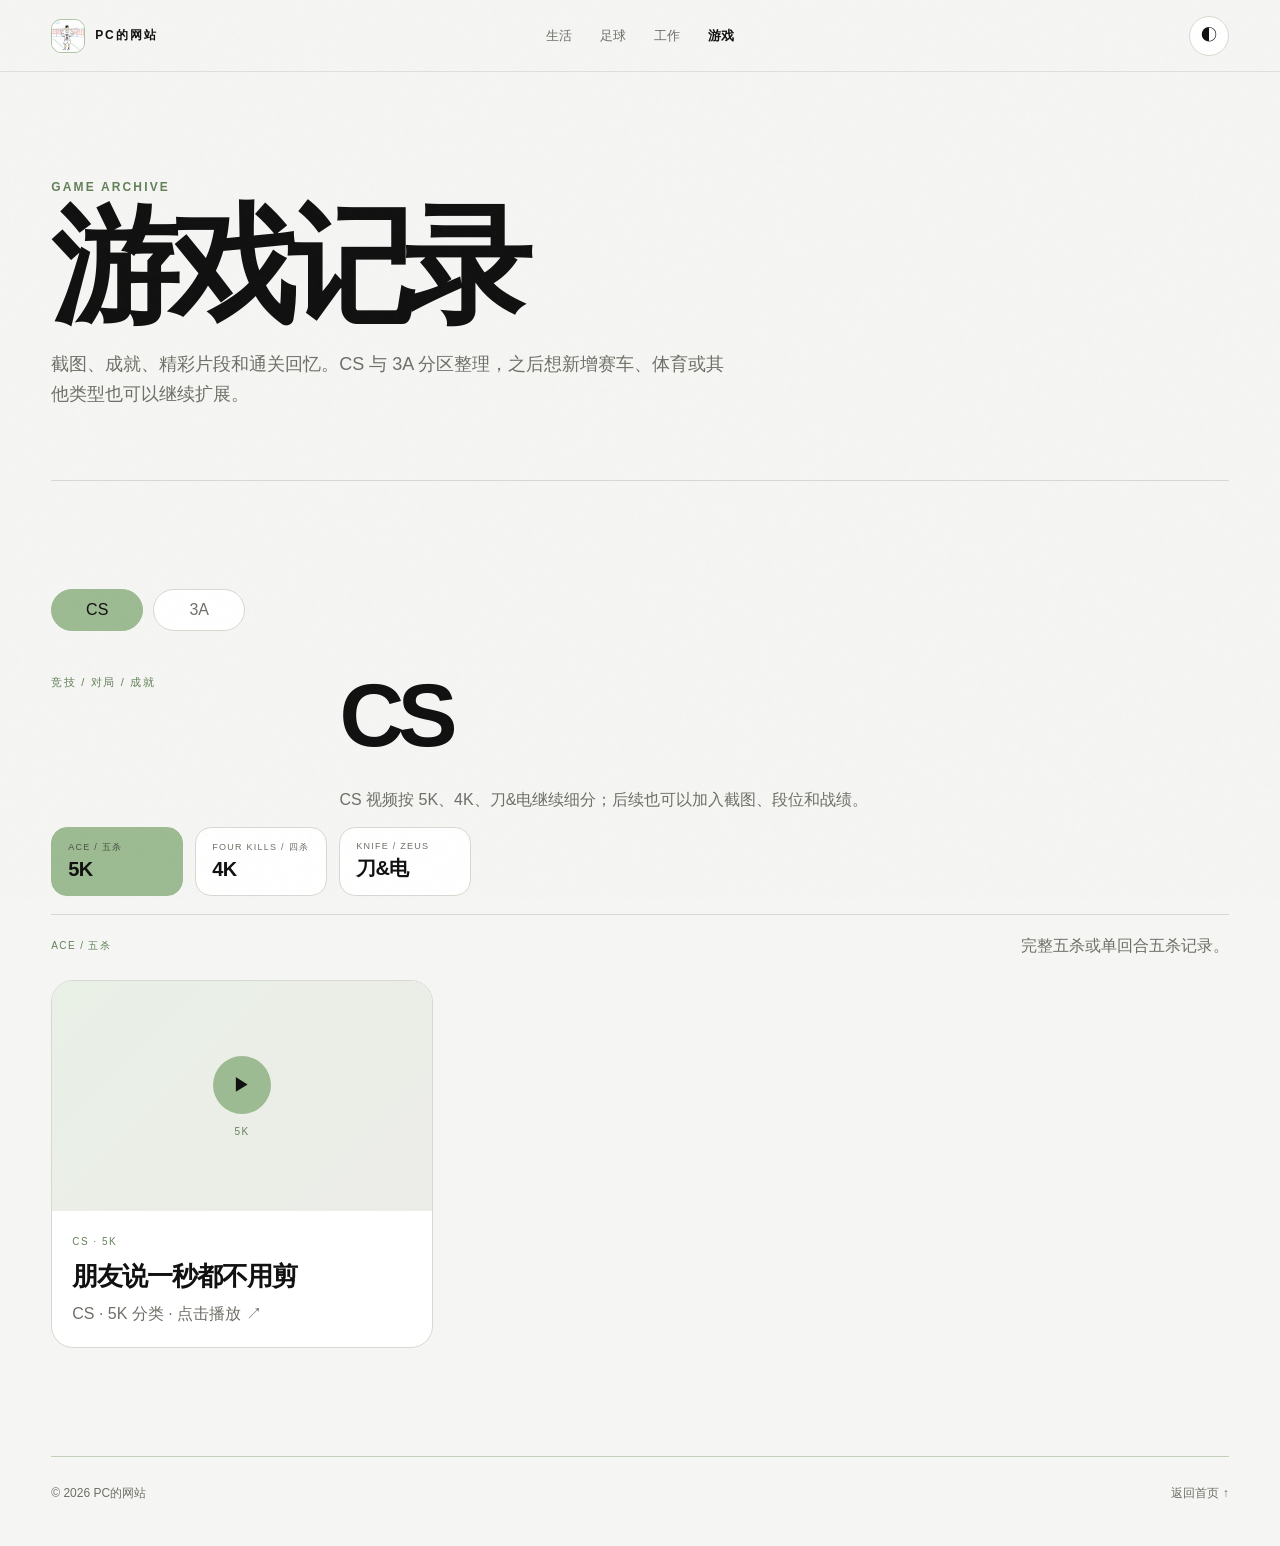
==== commit 4ef4ae1c: "Add files via upload" ====
--- a/games.html
+++ b/games.html
@@ -6,7 +6,7 @@
   <meta name="description" content="PC的网站 · 游戏档案" />
   <meta name="theme-color" content="#9DBB92" />
   <title>游戏 · PC的网站</title>
-  <link rel="stylesheet" href="styles.css?v=8.0.0" />
+  <link rel="stylesheet" href="styles.css?v=8.2.0" />
 </head>
 <body>
   <div class="noise" aria-hidden="true"></div>
@@ -32,11 +32,13 @@
     <section class="section games-content block-section">
       <div id="game-tabs" class="game-tabs" role="tablist" aria-label="游戏分类"></div>
       <div id="game-section-intro" class="game-section-intro"></div>
+      <div id="game-subtabs" class="game-subtabs" aria-label="CS 视频二级分类"></div>
+      <div id="game-category-intro" class="game-category-intro"></div>
       <div id="game-grid" class="game-grid"></div>
     </section>
   </main>
   <footer class="footer"><span>© <span id="year"></span> PC的网站</span><a href="index.html">返回首页 ↑</a></footer>
-  <script src="data.js?v=8.0.0"></script>
-  <script src="games.js?v=8.0.0"></script>
+  <script src="data.js?v=8.2.0"></script>
+  <script src="games.js?v=8.2.0"></script>
 </body>
 </html>
--- a/styles.css
+++ b/styles.css
@@ -1217,3 +1217,141 @@
   .game-section-intro p { grid-column:1; }
   .game-grid { grid-template-columns:1fr; }
 }
+
+
+/* ---------- V8.1 / Annual scouting report entry ---------- */
+.season-title-actions {
+  display:flex;
+  flex-direction:column;
+  align-items:flex-end;
+  gap:14px;
+  padding-bottom:2px;
+}
+.season-report-link {
+  position:relative;
+  display:grid;
+  grid-template-columns:1fr auto;
+  grid-template-areas:"kicker arrow" "label arrow";
+  column-gap:18px;
+  row-gap:4px;
+  min-width:190px;
+  padding:15px 17px 14px;
+  border:1px solid color-mix(in srgb, var(--green) 72%, var(--line));
+  border-radius:16px;
+  background:color-mix(in srgb, var(--green-soft) 42%, var(--panel));
+  color:var(--text);
+  box-shadow:0 8px 24px color-mix(in srgb, var(--green) 10%, transparent);
+  transition:transform .18s ease, border-color .18s ease, background .18s ease, box-shadow .18s ease;
+}
+.season-report-link::before {
+  content:"";
+  position:absolute;
+  left:0;
+  top:14px;
+  bottom:14px;
+  width:3px;
+  border-radius:999px;
+  background:var(--green);
+}
+.season-report-link:hover {
+  transform:translateY(-2px);
+  border-color:var(--green);
+  background:color-mix(in srgb, var(--green) 18%, var(--panel));
+  box-shadow:0 12px 28px color-mix(in srgb, var(--green) 16%, transparent);
+}
+.season-report-link:active { transform:translateY(0) scale(.99); }
+.season-report-kicker {
+  grid-area:kicker;
+  color:var(--green-deep);
+  font-size:9px;
+  letter-spacing:.16em;
+}
+.season-report-link strong {
+  grid-area:label;
+  font-size:18px;
+  letter-spacing:-.03em;
+  line-height:1.15;
+}
+.season-report-arrow {
+  grid-area:arrow;
+  align-self:center;
+  width:32px;
+  height:32px;
+  display:grid;
+  place-items:center;
+  border-radius:50%;
+  background:var(--green);
+  color:#111;
+  font-size:16px;
+  font-weight:800;
+}
+[data-theme="dark"] .season-report-link {
+  background:color-mix(in srgb, var(--green) 10%, var(--panel));
+}
+@media (max-width: 760px) {
+  .season-title-row { align-items:flex-start; gap:22px; }
+  .season-title-actions { align-items:flex-end; }
+  .season-report-link { min-width:168px; padding:13px 14px 12px; }
+  .season-report-link strong { font-size:16px; }
+  .season-report-arrow { width:28px; height:28px; }
+}
+@media (max-width: 560px) {
+  .season-title-row { flex-direction:column; align-items:stretch; margin-top:38px; }
+  .season-title-actions { flex-direction:row; align-items:center; justify-content:space-between; }
+  .season-report-link { flex:1; min-width:0; }
+}
+
+/* V8.2 — 游戏二级分类 */
+.game-subtabs {
+  display:flex;
+  gap:12px;
+  flex-wrap:wrap;
+  margin:-12px 0 18px;
+  padding-bottom:18px;
+  border-bottom:1px solid var(--line);
+}
+.game-subtab {
+  display:flex;
+  flex-direction:column;
+  min-width:132px;
+  gap:4px;
+  padding:13px 16px;
+  border:1px solid var(--line);
+  border-radius:16px;
+  background:var(--panel);
+  transition:transform .18s ease,border-color .18s ease,background .18s ease;
+}
+.game-subtab:hover { transform:translateY(-2px); border-color:var(--green); }
+.game-subtab span { font-size:9px; letter-spacing:.14em; color:var(--muted); }
+.game-subtab strong { font-size:20px; letter-spacing:-.03em; }
+.game-subtab.active { background:var(--green); border-color:var(--green); color:#111; }
+.game-subtab.active span { color:rgba(17,17,17,.62); }
+.game-category-intro {
+  display:flex;
+  justify-content:space-between;
+  gap:20px;
+  align-items:center;
+  margin:0 0 22px;
+}
+.game-category-intro span { font-size:10px; letter-spacing:.14em; color:var(--green-deep); }
+.game-category-intro p { margin:0; max-width:620px; color:var(--muted); line-height:1.6; }
+.game-card-placeholder { position:relative; align-content:center; gap:12px; }
+.game-card-placeholder .game-play {
+  display:grid;
+  place-items:center;
+  width:58px;
+  height:58px;
+  border-radius:50%;
+  background:var(--green);
+  color:#111;
+  font-size:18px;
+  letter-spacing:0;
+}
+.game-card-placeholder span:last-child { font-size:10px; letter-spacing:.14em; color:var(--green-deep); }
+.game-media-card { transition:transform .2s ease,border-color .2s ease; }
+.game-media-card:hover { transform:translateY(-3px); border-color:var(--green); }
+@media (max-width:700px) {
+  .game-subtab { min-width:104px; flex:1; }
+  .game-category-intro { display:block; }
+  .game-category-intro p { margin-top:8px; }
+}
